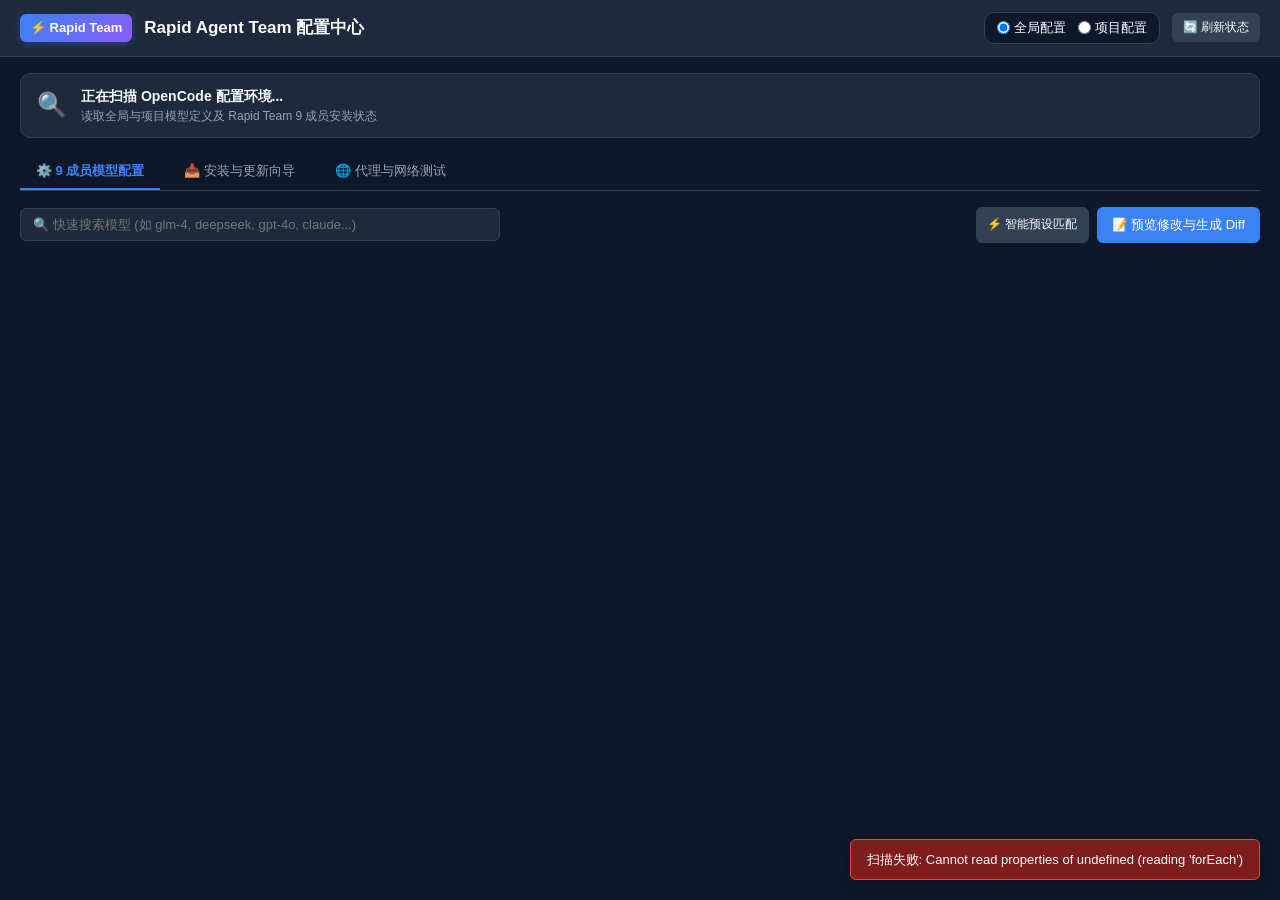
==== src/frontend/index.html @ 949f620a "feat: complete initial implementation of rapid agent team configurator" ====
<!DOCTYPE html>
<html lang="zh-CN">
<head>
  <meta charset="UTF-8" />
  <meta name="viewport" content="width=device-width, initial-scale=1.0" />
  <title>Rapid Agent Team Configurator</title>
  <link rel="stylesheet" href="style.css" />
</head>
<body>
  <div class="app-container">
    <!-- Header -->
    <header class="app-header">
      <div class="header-brand">
        <div class="brand-badge">⚡ Rapid Team</div>
        <h1>Rapid Agent Team 配置中心</h1>
      </div>
      <div class="header-actions">
        <div class="scope-toggle">
          <label><input type="radio" name="scope" value="global" checked id="scope-global"> 全局配置</label>
          <label><input type="radio" name="scope" value="project" id="scope-project"> 项目配置</label>
        </div>
        <button id="btn-select-project" class="btn btn-secondary btn-sm" style="display:none;">选择项目目录</button>
        <button id="btn-refresh" class="btn btn-secondary btn-sm" title="重新扫描">🔄 刷新状态</button>
      </div>
    </header>

    <!-- Main Content Area -->
    <main class="app-main">
      <!-- Status Banner -->
      <section id="banner-section" class="banner-card">
        <div class="banner-icon" id="banner-icon">🔍</div>
        <div class="banner-content">
          <div class="banner-title" id="banner-title">正在扫描 OpenCode 配置环境...</div>
          <div class="banner-desc" id="banner-desc">读取全局与项目模型定义及 Rapid Team 9 成员安装状态</div>
        </div>
        <div class="banner-extra" id="banner-extra">
          <button id="btn-install-wizard" class="btn btn-primary" style="display:none;">📦 一键安装 Rapid Team</button>
        </div>
      </section>

      <!-- Tab navigation -->
      <nav class="tabs-nav">
        <button class="tab-btn active" data-tab="tab-config">⚙️ 9 成员模型配置</button>
        <button class="tab-btn" data-tab="tab-install">📥 安装与更新向导</button>
        <button class="tab-btn" data-tab="tab-network">🌐 代理与网络测试</button>
      </nav>

      <!-- Tab 1: Model Config -->
      <div id="tab-config" class="tab-pane active">
        <div class="pane-toolbar">
          <div class="search-box">
            <input type="text" id="model-filter-input" placeholder="🔍 快速搜索模型 (如 glm-4, deepseek, gpt-4o, claude...)" />
          </div>
          <div class="toolbar-actions">
            <button id="btn-batch-apply-default" class="btn btn-secondary btn-sm" title="根据成员专长快速分配已注册模型">⚡ 智能预设匹配</button>
            <button id="btn-preview-plan" class="btn btn-primary">📝 预览修改与生成 Diff</button>
          </div>
        </div>

        <div class="team-grid" id="team-grid">
          <!-- Cards dynamically injected -->
        </div>
      </div>

      <!-- Tab 2: Install Wizard -->
      <div id="tab-install" class="tab-pane">
        <div class="install-card">
          <h3>📦 Rapid Agent Team 资源安装</h3>
          <p class="section-desc">包含 9 个专门协作 Agent、<code>/rapid-dev</code> 命令及相关 Prompt 体系。</p>
          
          <div class="install-options">
            <div class="install-opt-box">
              <h4>选项 A：从本地 ZIP 压缩包安装</h4>
              <p>解压包含 <code>agents/</code>、<code>commands/</code> 的 release.zip，内置 Zip-Slip 安全防护。</p>
              <button id="btn-install-zip" class="btn btn-secondary">📂 选择本地 ZIP 文件并安装</button>
            </div>

            <div class="install-opt-box">
              <h4>选项 B：从本地 Git 仓库/文件夹安装</h4>
              <p>从本地 Rapid Agent Team 源码目录快速同步复制到 OpenCode 目录。</p>
              <button id="btn-install-dir" class="btn btn-secondary">📁 选择本地代码目录并安装</button>
            </div>

            <div class="install-opt-box">
              <h4>选项 C：在线 GitHub Release 下载安装</h4>
              <p>支持配置专属代理通道，一键抓取官方最新固定版本。</p>
              <div class="release-info-box" id="release-info-box">
                <span id="release-version-text">点击下方按钮获取最新版本信息</span>
              </div>
              <div class="btn-group">
                <button id="btn-fetch-release" class="btn btn-secondary btn-sm">🔎 获取最新版本</button>
                <button id="btn-download-install-release" class="btn btn-primary btn-sm" style="display:none;">🚀 下载并安装</button>
                <button id="btn-copy-release-link" class="btn btn-secondary btn-sm" style="display:none;">📋 复制下载链接</button>
                <a id="btn-open-release-page" href="#" target="_blank" class="btn btn-secondary btn-sm" style="display:none;">🌐 打开 Release 页面</a>
              </div>
            </div>
          </div>
        </div>
      </div>

      <!-- Tab 3: Network & Proxy -->
      <div id="tab-network" class="tab-pane">
        <div class="network-card">
          <h3>🌐 隔离网络代理设置</h3>
          <p class="section-desc">代理仅用于本配置器的在线版本检查与安装包下载，不污染系统或全局环境变量。</p>

          <div class="form-group">
            <label><input type="checkbox" id="proxy-enabled" checked /> 启用网络代理</label>
          </div>
          <div class="form-group">
            <label for="proxy-url">代理服务器地址 (HTTP / HTTPS / SOCKS5):</label>
            <input type="text" id="proxy-url" class="form-input" value="http://127.0.0.1:7890" placeholder="例如: http://127.0.0.1:7890 或 socks5://127.0.0.1:10808" />
          </div>

          <div class="btn-group">
            <button id="btn-test-proxy" class="btn btn-secondary">⚡ 测试 GitHub 连通性</button>
            <button id="btn-save-proxy" class="btn btn-primary">💾 保存代理设置</button>
          </div>

          <div id="proxy-test-result" class="test-result-box" style="display:none;"></div>
        </div>
      </div>
    </main>

    <!-- Diff & Apply Modal -->
    <div id="diff-modal" class="modal-overlay" style="display:none;">
      <div class="modal-dialog">
        <div class="modal-header">
          <h3>📝 配置变更预览 (Diff Preview)</h3>
          <button id="btn-close-modal" class="btn-close">×</button>
        </div>
        <div class="modal-body">
          <div class="modal-meta-notice">
            🛡️ <strong>安全保障</strong>：系统将在写入前自动将文件备份至 <code>.backups/</code>，仅精确修改 Frontmatter 的 <code>model:</code> 键，保留所有正文与提示词，采用临时文件原子替换，异常自动回滚。
          </div>
          <div id="diff-list" class="diff-list">
            <!-- Diff cards injected -->
          </div>
        </div>
        <div class="modal-footer">
          <button id="btn-cancel-apply" class="btn btn-secondary">取消</button>
          <button id="btn-confirm-apply" class="btn btn-success">✅ 确认并原子应用变更</button>
        </div>
      </div>
    </div>

    <!-- Alert / Toast Container -->
    <div id="toast-container" class="toast-container"></div>
  </div>

  <script src="app.js"></script>
</body>
</html>
---- src/frontend/style.css ----
:root {
  --bg-primary: #0f172a;
  --bg-secondary: #1e293b;
  --bg-tertiary: #334155;
  --text-main: #f8fafc;
  --text-muted: #94a3b8;
  --accent: #3b82f6;
  --accent-hover: #2563eb;
  --accent-light: rgba(59, 130, 246, 0.15);
  --success: #10b981;
  --success-bg: rgba(16, 185, 129, 0.15);
  --warning: #f59e0b;
  --warning-bg: rgba(245, 158, 11, 0.15);
  --danger: #ef4444;
  --danger-bg: rgba(239, 68, 68, 0.15);
  --border: #334155;
  --border-focus: #60a5fa;
  --radius-sm: 6px;
  --radius-md: 10px;
  --radius-lg: 14px;
  --font-sans: -apple-system, BlinkMacSystemFont, "Segoe UI", Roboto, "Helvetica Neue", Arial, sans-serif;
  --font-mono: ui-monospace, SFMono-Regular, Menlo, Monaco, Consolas, "Liberation Mono", "Courier New", monospace;
}

* {
  box-sizing: border-box;
  margin: 0;
  padding: 0;
}

body {
  background-color: var(--bg-primary);
  color: var(--text-main);
  font-family: var(--font-sans);
  font-size: 14px;
  line-height: 1.5;
  user-select: none;
  overflow-x: hidden;
}

.app-container {
  display: flex;
  flex-direction: column;
  height: 100vh;
}

/* Header */
.app-header {
  display: flex;
  align-items: center;
  justify-content: space-between;
  padding: 12px 20px;
  background-color: var(--bg-secondary);
  border-bottom: 1px solid var(--border);
}

.header-brand {
  display: flex;
  align-items: center;
  gap: 12px;
}

.brand-badge {
  background: linear-gradient(135deg, #3b82f6, #8b5cf6);
  color: #fff;
  padding: 4px 10px;
  border-radius: var(--radius-sm);
  font-weight: 700;
  font-size: 13px;
  box-shadow: 0 2px 8px rgba(59, 130, 246, 0.3);
}

.header-brand h1 {
  font-size: 17px;
  font-weight: 600;
  color: var(--text-main);
}

.header-actions {
  display: flex;
  align-items: center;
  gap: 12px;
}

.scope-toggle {
  display: flex;
  align-items: center;
  gap: 12px;
  background: var(--bg-primary);
  padding: 5px 12px;
  border-radius: var(--radius-md);
  border: 1px solid var(--border);
  font-size: 13px;
}

.scope-toggle label {
  cursor: pointer;
  display: flex;
  align-items: center;
  gap: 4px;
}

/* Buttons */
.btn {
  display: inline-flex;
  align-items: center;
  justify-content: center;
  gap: 6px;
  padding: 8px 14px;
  border-radius: var(--radius-sm);
  border: 1px solid transparent;
  font-size: 13px;
  font-weight: 500;
  cursor: pointer;
  transition: all 0.15s ease;
  text-decoration: none;
}

.btn-sm {
  padding: 5px 10px;
  font-size: 12px;
}

.btn-primary {
  background-color: var(--accent);
  color: white;
}
.btn-primary:hover {
  background-color: var(--accent-hover);
}

.btn-secondary {
  background-color: var(--bg-tertiary);
  color: var(--text-main);
  border-color: var(--border);
}
.btn-secondary:hover {
  background-color: #475569;
}

.btn-success {
  background-color: var(--success);
  color: white;
}
.btn-success:hover {
  background-color: #059669;
}

.btn-group {
  display: flex;
  gap: 8px;
  margin-top: 12px;
  flex-wrap: wrap;
}

/* Main Area */
.app-main {
  flex: 1;
  overflow-y: auto;
  padding: 16px 20px;
}

/* Banner */
.banner-card {
  display: flex;
  align-items: center;
  gap: 14px;
  padding: 12px 16px;
  background-color: var(--bg-secondary);
  border: 1px solid var(--border);
  border-radius: var(--radius-md);
  margin-bottom: 16px;
}

.banner-card.complete {
  border-color: var(--success);
  background-color: var(--success-bg);
}

.banner-card.partial {
  border-color: var(--warning);
  background-color: var(--warning-bg);
}

.banner-card.uninstalled {
  border-color: var(--danger);
  background-color: var(--danger-bg);
}

.banner-icon {
  font-size: 24px;
}

.banner-content {
  flex: 1;
}

.banner-title {
  font-size: 14px;
  font-weight: 600;
}

.banner-desc {
  font-size: 12px;
  color: var(--text-muted);
}

/* Tabs */
.tabs-nav {
  display: flex;
  gap: 8px;
  border-bottom: 1px solid var(--border);
  margin-bottom: 16px;
}

.tab-btn {
  background: transparent;
  border: none;
  color: var(--text-muted);
  padding: 8px 16px;
  font-size: 13px;
  font-weight: 500;
  cursor: pointer;
  border-bottom: 2px solid transparent;
  transition: all 0.2s;
}

.tab-btn.active {
  color: var(--accent);
  border-bottom-color: var(--accent);
  font-weight: 600;
}

.tab-pane {
  display: none;
}

.tab-pane.active {
  display: block;
}

/* Toolbar */
.pane-toolbar {
  display: flex;
  justify-content: space-between;
  align-items: center;
  gap: 12px;
  margin-bottom: 14px;
}

.search-box {
  flex: 1;
  max-width: 480px;
}

.search-box input,
.form-input {
  width: 100%;
  padding: 8px 12px;
  background-color: var(--bg-secondary);
  border: 1px solid var(--border);
  border-radius: var(--radius-sm);
  color: var(--text-main);
  font-size: 13px;
  outline: none;
}

.search-box input:focus,
.form-input:focus {
  border-color: var(--border-focus);
  box-shadow: 0 0 0 2px rgba(96, 165, 250, 0.2);
}

.toolbar-actions {
  display: flex;
  gap: 8px;
}

/* Team Grid */
.team-grid {
  display: grid;
  grid-template-columns: repeat(auto-fill, minmax(360px, 1fr));
  gap: 14px;
}

.agent-card {
  background-color: var(--bg-secondary);
  border: 1px solid var(--border);
  border-radius: var(--radius-md);
  padding: 14px;
  display: flex;
  flex-direction: column;
  gap: 10px;
  transition: border-color 0.2s ease;
}

.agent-card:hover {
  border-color: #475569;
}

.agent-card-header {
  display: flex;
  justify-content: space-between;
  align-items: flex-start;
}

.agent-title-box h3 {
  font-size: 15px;
  font-weight: 600;
  color: var(--text-main);
}

.agent-badge {
  font-size: 11px;
  padding: 2px 6px;
  border-radius: var(--radius-sm);
  background: var(--bg-tertiary);
  color: var(--text-muted);
}

.agent-badge.primary {
  background: rgba(59, 130, 246, 0.2);
  color: #60a5fa;
  border: 1px solid rgba(59, 130, 246, 0.4);
}

.agent-meta {
  font-size: 12px;
  color: var(--text-muted);
  display: flex;
  flex-direction: column;
  gap: 2px;
}

.agent-meta .path {
  font-family: var(--font-mono);
  font-size: 11px;
  color: #64748b;
  word-break: break-all;
}

.model-selector-row {
  display: flex;
  flex-direction: column;
  gap: 4px;
}

.model-selector-row label {
  font-size: 12px;
  color: var(--text-muted);
}

.model-select {
  width: 100%;
  padding: 7px 10px;
  background-color: var(--bg-primary);
  border: 1px solid var(--border);
  border-radius: var(--radius-sm);
  color: var(--text-main);
  font-size: 13px;
  outline: none;
}

.model-select:focus {
  border-color: var(--border-focus);
}

/* Install Tab */
.install-card, .network-card {
  background-color: var(--bg-secondary);
  border: 1px solid var(--border);
  border-radius: var(--radius-md);
  padding: 18px;
}

.section-desc {
  font-size: 13px;
  color: var(--text-muted);
  margin-bottom: 16px;
}

.install-options {
  display: grid;
  grid-template-columns: repeat(auto-fit, minmax(300px, 1fr));
  gap: 16px;
}

.install-opt-box {
  background: var(--bg-primary);
  border: 1px solid var(--border);
  border-radius: var(--radius-sm);
  padding: 14px;
  display: flex;
  flex-direction: column;
  justify-content: space-between;
  gap: 10px;
}

.install-opt-box h4 {
  font-size: 14px;
  font-weight: 600;
}

.install-opt-box p {
  font-size: 12px;
  color: var(--text-muted);
}

.release-info-box {
  background: var(--bg-secondary);
  border: 1px solid var(--border);
  border-radius: var(--radius-sm);
  padding: 8px 10px;
  font-size: 12px;
  font-family: var(--font-mono);
}

/* Modal */
.modal-overlay {
  position: fixed;
  top: 0;
  left: 0;
  right: 0;
  bottom: 0;
  background: rgba(0, 0, 0, 0.7);
  display: flex;
  align-items: center;
  justify-content: center;
  z-index: 1000;
  backdrop-filter: blur(2px);
}

.modal-dialog {
  background: var(--bg-secondary);
  border: 1px solid var(--border);
  border-radius: var(--radius-lg);
  width: 90%;
  max-width: 720px;
  max-height: 85vh;
  display: flex;
  flex-direction: column;
  box-shadow: 0 10px 30px rgba(0, 0, 0, 0.5);
}

.modal-header {
  display: flex;
  align-items: center;
  justify-content: space-between;
  padding: 14px 20px;
  border-bottom: 1px solid var(--border);
}

.btn-close {
  background: transparent;
  border: none;
  font-size: 20px;
  color: var(--text-muted);
  cursor: pointer;
}

.modal-body {
  padding: 16px 20px;
  overflow-y: auto;
  flex: 1;
}

.modal-meta-notice {
  font-size: 12px;
  background: rgba(59, 130, 246, 0.1);
  border-left: 3px solid var(--accent);
  padding: 8px 12px;
  border-radius: var(--radius-sm);
  margin-bottom: 14px;
}

.diff-list {
  display: flex;
  flex-direction: column;
  gap: 10px;
}

.diff-card {
  background: var(--bg-primary);
  border: 1px solid var(--border);
  border-radius: var(--radius-sm);
  padding: 10px 12px;
}

.diff-card-header {
  font-size: 13px;
  font-weight: 600;
  margin-bottom: 6px;
  display: flex;
  justify-content: space-between;
}

.diff-code {
  background: #020617;
  padding: 8px 10px;
  border-radius: 4px;
  font-family: var(--font-mono);
  font-size: 12px;
  white-space: pre-wrap;
  color: #38bdf8;
}

.modal-footer {
  display: flex;
  justify-content: flex-end;
  gap: 10px;
  padding: 12px 20px;
  border-top: 1px solid var(--border);
}

/* Toast */
.toast-container {
  position: fixed;
  bottom: 20px;
  right: 20px;
  display: flex;
  flex-direction: column;
  gap: 8px;
  z-index: 2000;
}

.toast {
  background: var(--bg-secondary);
  border: 1px solid var(--border);
  color: var(--text-main);
  padding: 10px 16px;
  border-radius: var(--radius-sm);
  box-shadow: 0 4px 12px rgba(0, 0, 0, 0.3);
  font-size: 13px;
  animation: slideIn 0.2s ease-out;
}

.toast.success {
  border-color: var(--success);
  background: #064e3b;
}

.toast.error {
  border-color: var(--danger);
  background: #7f1d1d;
}

@keyframes slideIn {
  from {
    transform: translateY(20px);
    opacity: 0;
  }
  to {
    transform: translateY(0);
    opacity: 1;
  }
}
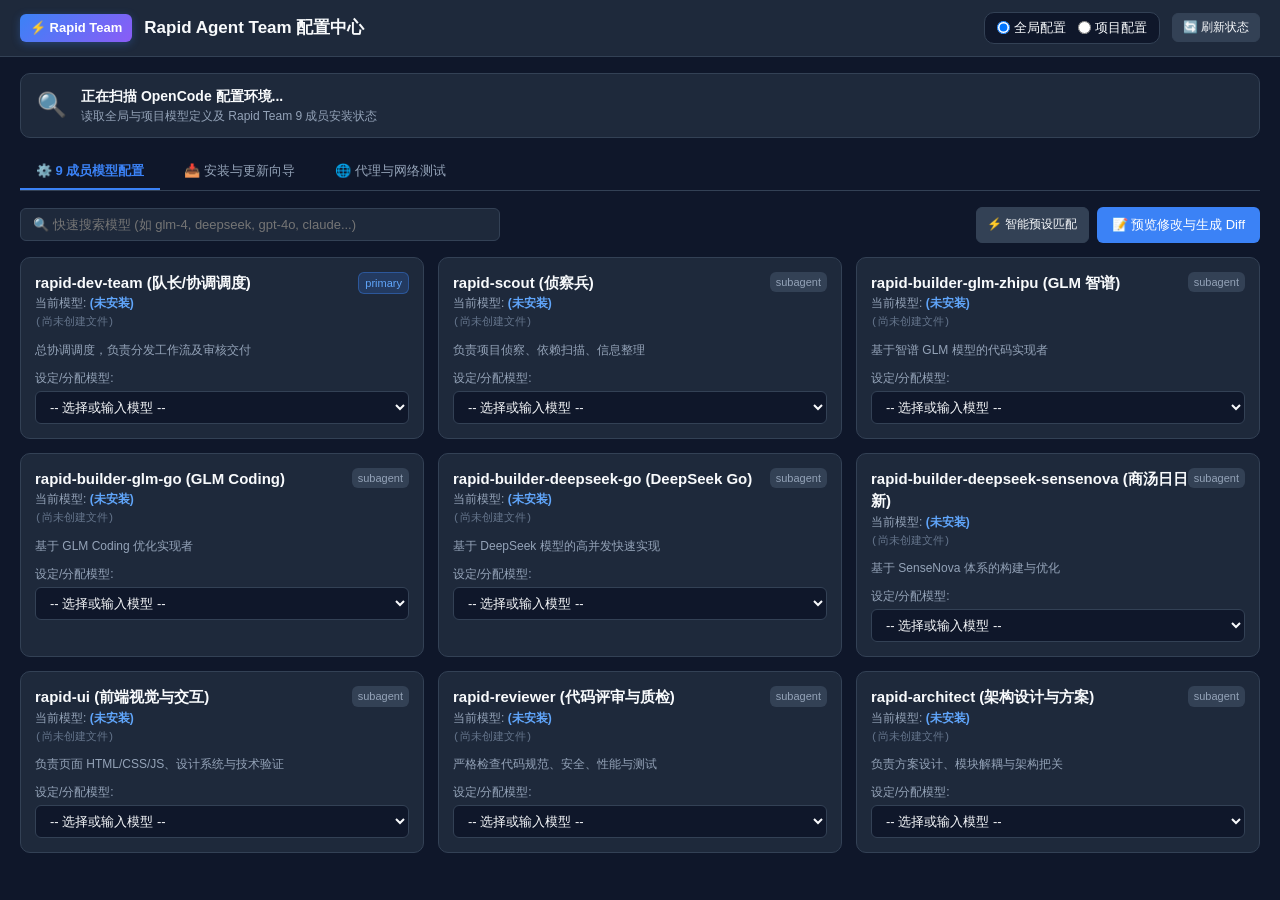
==== commit 34139a6b: "fix: audit rapid agent team configurator, add zip/scanner/network tests and dir-install confirmation" ====
--- a/src/frontend/index.html
+++ b/src/frontend/index.html
@@ -91,6 +91,7 @@
                 <button id="btn-fetch-release" class="btn btn-secondary btn-sm">🔎 获取最新版本</button>
                 <button id="btn-download-install-release" class="btn btn-primary btn-sm" style="display:none;">🚀 下载并安装</button>
                 <button id="btn-copy-release-link" class="btn btn-secondary btn-sm" style="display:none;">📋 复制下载链接</button>
+                <button id="btn-copy-sha256-link" class="btn btn-secondary btn-sm" style="display:none;">🔑 复制 SHA-256 地址</button>
                 <a id="btn-open-release-page" href="#" target="_blank" class="btn btn-secondary btn-sm" style="display:none;">🌐 打开 Release 页面</a>
               </div>
             </div>
@@ -131,13 +132,15 @@
         </div>
         <div class="modal-body">
           <div class="modal-meta-notice">
-            🛡️ <strong>安全保障</strong>：系统将在写入前自动将文件备份至 <code>.backups/</code>，仅精确修改 Frontmatter 的 <code>model:</code> 键，保留所有正文与提示词，采用临时文件原子替换，异常自动回滚。
+            🛡️ <strong>安全保障</strong>：系统将在写入前自动将文件备份至 <code>.backups/</code>，仅精确修改 Frontmatter 的 <code>model:</code> 键，保留所有正文与提示词，采用临时文件原子替换，异常自动回滚。<br/>
+            <span id="modal-backup-plan" style="color:#60a5fa; margin-top:4px; display:inline-block;"></span>
           </div>
           <div id="diff-list" class="diff-list">
             <!-- Diff cards injected -->
           </div>
         </div>
         <div class="modal-footer">
+          <button id="btn-copy-diff" class="btn btn-secondary">📋 复制 Diff</button>
           <button id="btn-cancel-apply" class="btn btn-secondary">取消</button>
           <button id="btn-confirm-apply" class="btn btn-success">✅ 确认并原子应用变更</button>
         </div>
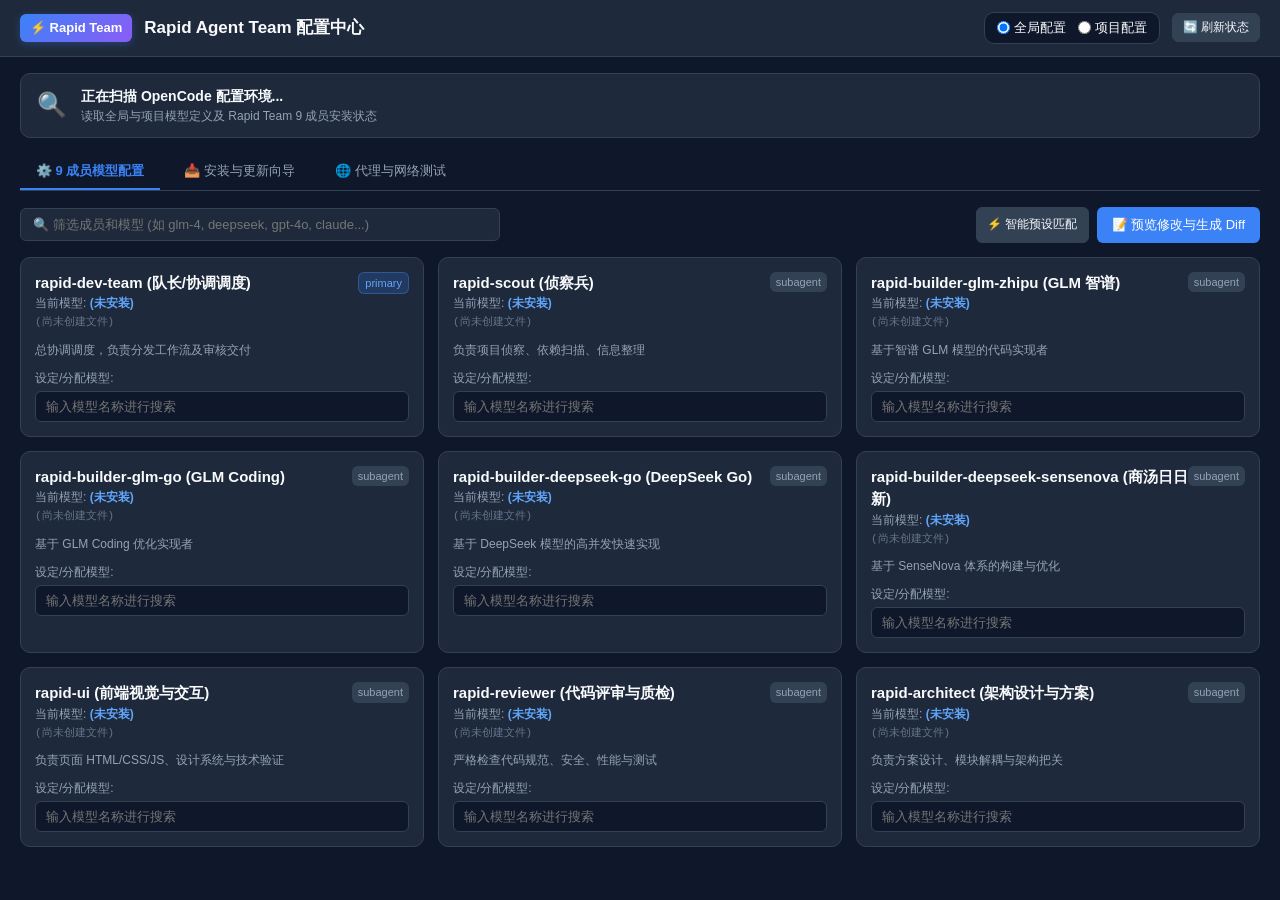
==== commit 0b7803a9: "fix: repair model search and Windows release flow" ====
--- a/src/frontend/index.html
+++ b/src/frontend/index.html
@@ -49,7 +49,7 @@
       <div id="tab-config" class="tab-pane active">
         <div class="pane-toolbar">
           <div class="search-box">
-            <input type="text" id="model-filter-input" placeholder="🔍 快速搜索模型 (如 glm-4, deepseek, gpt-4o, claude...)" />
+            <input type="search" id="model-filter-input" placeholder="🔍 筛选成员和模型 (如 glm-4, deepseek, gpt-4o, claude...)" autocomplete="off" />
           </div>
           <div class="toolbar-actions">
             <button id="btn-batch-apply-default" class="btn btn-secondary btn-sm" title="根据成员专长快速分配已注册模型">⚡ 智能预设匹配</button>
--- a/src/frontend/style.css
+++ b/src/frontend/style.css
@@ -361,6 +361,14 @@
   outline: none;
 }
 
+.model-combobox { position: relative; flex: 1; }
+.model-options { display: none; position: absolute; z-index: 5; left: 0; right: 0; max-height: 220px; overflow: auto; background: var(--surface); border: 1px solid var(--border); border-radius: 8px; padding: 4px; }
+.model-options.open { display: grid; gap: 2px; }
+.model-combobox:focus-within .model-options { display: grid; gap: 2px; }
+.model-option { border: 0; background: transparent; color: var(--text); text-align: left; padding: 7px 9px; border-radius: 5px; cursor: pointer; }
+.model-option:hover, .model-option.selected { background: var(--surface-muted); }
+.model-option[hidden] { display: none; }
+
 .model-select:focus {
   border-color: var(--border-focus);
 }
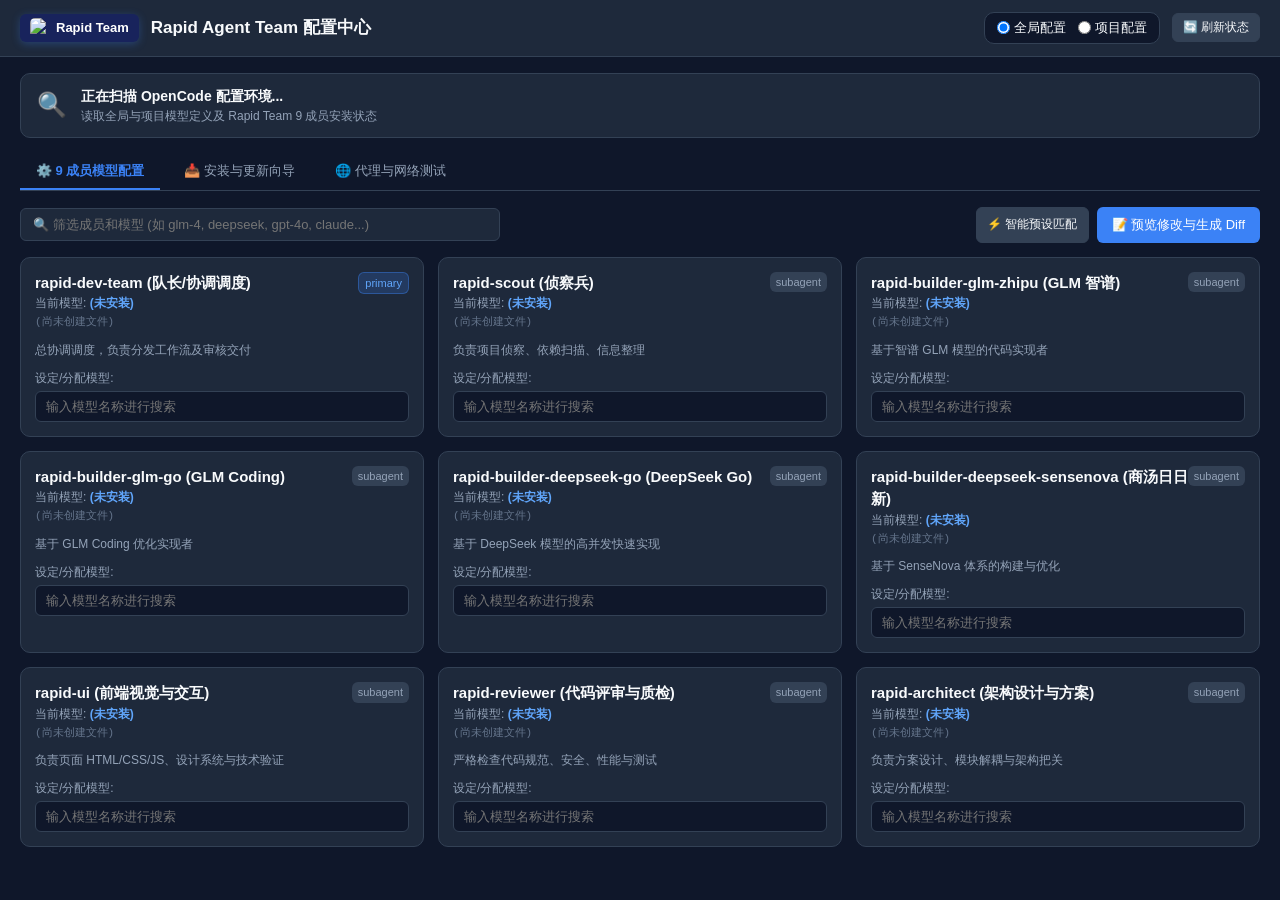
==== commit 0c601604: "fix: 修复OpenRouter扫描和运行时图标" ====
--- a/src/frontend/index.html
+++ b/src/frontend/index.html
@@ -4,14 +4,14 @@
   <meta charset="UTF-8" />
   <meta name="viewport" content="width=device-width, initial-scale=1.0" />
   <title>Rapid Agent Team Configurator</title>
-  <link rel="stylesheet" href="style.css" />
+  <link rel="stylesheet" href="style.css?v=0.1.4" />
 </head>
 <body>
   <div class="app-container">
     <!-- Header -->
     <header class="app-header">
       <div class="header-brand">
-        <div class="brand-badge">⚡ Rapid Team</div>
+        <div class="brand-badge"><img src="icon.png" alt="VastNext" /> <span>Rapid Team</span></div>
         <h1>Rapid Agent Team 配置中心</h1>
       </div>
       <div class="header-actions">
@@ -151,6 +151,6 @@
     <div id="toast-container" class="toast-container"></div>
   </div>
 
-  <script src="app.js"></script>
+  <script src="app.js?v=0.1.4"></script>
 </body>
 </html>
--- a/src/frontend/style.css
+++ b/src/frontend/style.css
@@ -61,7 +61,10 @@
 }
 
 .brand-badge {
-  background: linear-gradient(135deg, #3b82f6, #8b5cf6);
+  display: inline-flex;
+  align-items: center;
+  gap: 6px;
+  background: #18235c;
   color: #fff;
   padding: 4px 10px;
   border-radius: var(--radius-sm);
@@ -69,6 +72,7 @@
   font-size: 13px;
   box-shadow: 0 2px 8px rgba(59, 130, 246, 0.3);
 }
+.brand-badge img { width: 20px; height: 20px; border-radius: 5px; display: block; }
 
 .header-brand h1 {
   font-size: 17px;
@@ -361,13 +365,15 @@
   outline: none;
 }
 
-.model-combobox { position: relative; flex: 1; }
-.model-options { display: none; position: absolute; z-index: 5; left: 0; right: 0; max-height: 220px; overflow: auto; background: var(--surface); border: 1px solid var(--border); border-radius: 8px; padding: 4px; }
+.model-combobox { position: relative; flex: 1; z-index: 1; }
+.model-combobox:focus-within { z-index: 20; }
+.model-options { display: none; position: absolute; z-index: 30; left: 0; right: 0; top: calc(100% + 4px); max-height: 220px; overflow-y: auto; overflow-x: hidden; background: var(--bg-primary); border: 1px solid var(--border-focus); border-radius: 8px; padding: 4px; box-shadow: 0 12px 28px rgba(0, 0, 0, 0.45); }
 .model-options.open { display: grid; gap: 2px; }
 .model-combobox:focus-within .model-options { display: grid; gap: 2px; }
-.model-option { border: 0; background: transparent; color: var(--text); text-align: left; padding: 7px 9px; border-radius: 5px; cursor: pointer; }
-.model-option:hover, .model-option.selected { background: var(--surface-muted); }
+.model-option { display: block; width: 100%; border: 0; background: var(--bg-secondary); color: var(--text-main); text-align: left; line-height: 1.35; padding: 8px 10px; border-radius: 5px; cursor: pointer; white-space: normal; overflow-wrap: anywhere; }
+.model-option:hover, .model-option.selected { background: var(--bg-tertiary); color: #fff; }
 .model-option[hidden] { display: none; }
+.model-provider-label { color: var(--text-muted); font-size: 11px; font-weight: 700; padding: 7px 10px 3px; border-top: 1px solid var(--border); }
 
 .model-select:focus {
   border-color: var(--border-focus);
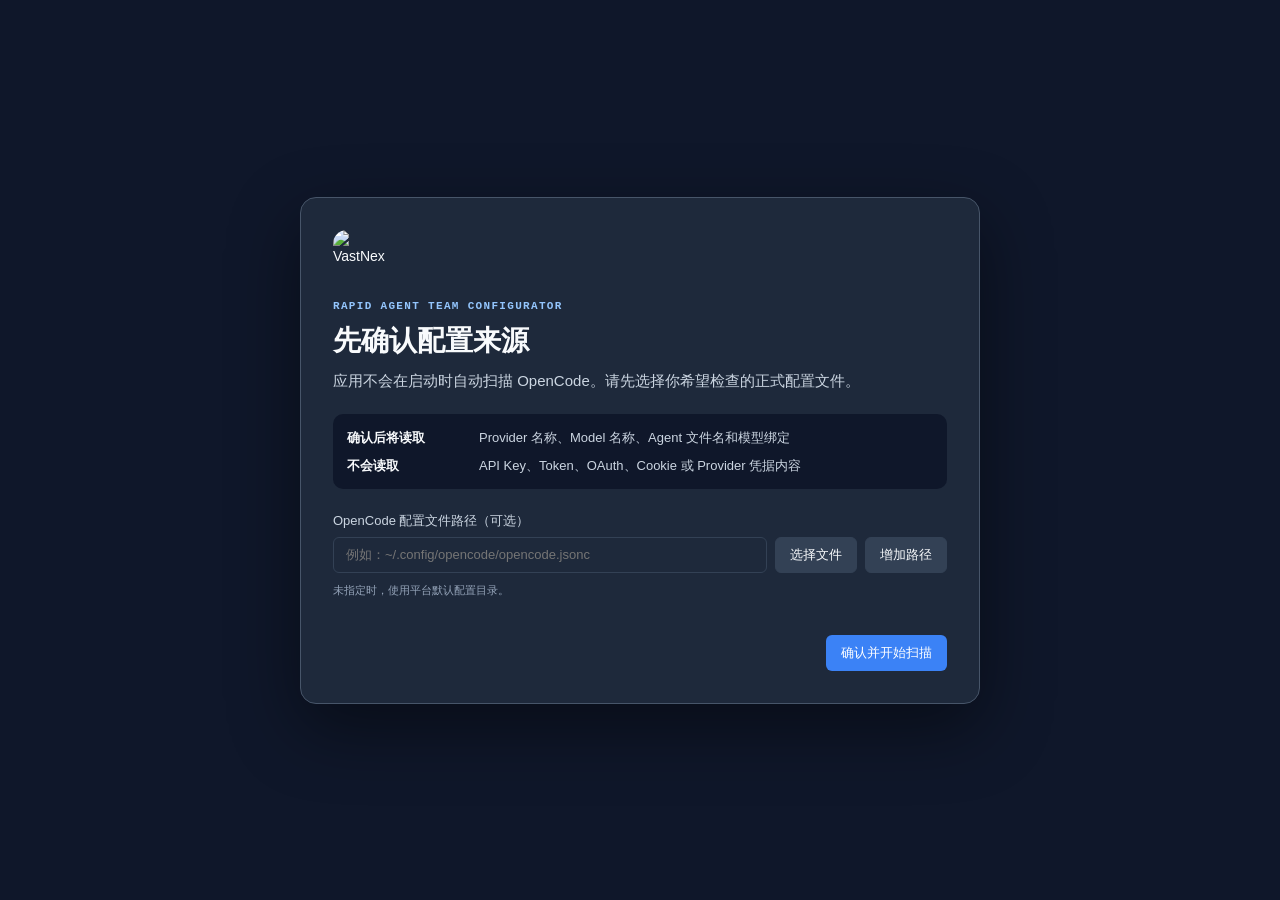
==== commit 751661fb: "feat: add config consent gate and fuzzy filtering" ====
--- a/src/frontend/index.html
+++ b/src/frontend/index.html
@@ -8,6 +8,30 @@
 </head>
 <body>
   <div class="app-container">
+    <section id="consent-screen" class="consent-screen">
+      <div class="consent-card">
+        <div class="consent-mark"><img src="icon.png" alt="VastNext" /></div>
+        <p class="eyebrow">RAPID AGENT TEAM CONFIGURATOR</p>
+        <h1>先确认配置来源</h1>
+        <p class="consent-lead">应用不会在启动时自动扫描 OpenCode。请先选择你希望检查的正式配置文件。</p>
+        <div class="consent-list">
+          <strong>确认后将读取</strong>
+          <span>Provider 名称、Model 名称、Agent 文件名和模型绑定</span>
+          <strong>不会读取</strong>
+          <span>API Key、Token、OAuth、Cookie 或 Provider 凭据内容</span>
+        </div>
+        <label class="consent-label" for="config-path-input">OpenCode 配置文件路径（可选）</label>
+        <div class="path-entry">
+          <input id="config-path-input" class="form-input" type="text" placeholder="例如：~/.config/opencode/opencode.jsonc" autocomplete="off" />
+          <button id="btn-select-config-path" class="btn btn-secondary">选择文件</button>
+          <button id="btn-add-config-path" class="btn btn-secondary">增加路径</button>
+        </div>
+        <div id="config-path-list" class="config-path-list"><span>未指定时，使用平台默认配置目录。</span></div>
+        <div class="consent-actions">
+          <button id="btn-confirm-scan" class="btn btn-primary">确认并开始扫描</button>
+        </div>
+      </div>
+    </section>
     <!-- Header -->
     <header class="app-header">
       <div class="header-brand">
@@ -49,7 +73,7 @@
       <div id="tab-config" class="tab-pane active">
         <div class="pane-toolbar">
           <div class="search-box">
-            <input type="search" id="model-filter-input" placeholder="🔍 筛选成员和模型 (如 glm-4, deepseek, gpt-4o, claude...)" autocomplete="off" />
+            <input type="search" id="model-filter-input" placeholder="🔍 模糊搜索成员、角色或模型 (如 zhipu glm53)" autocomplete="off" />
           </div>
           <div class="toolbar-actions">
             <button id="btn-batch-apply-default" class="btn btn-secondary btn-sm" title="根据成员专长快速分配已注册模型">⚡ 智能预设匹配</button>
--- a/src/frontend/style.css
+++ b/src/frontend/style.css
@@ -44,6 +44,21 @@
   height: 100vh;
 }
 
+.consent-screen { position: fixed; inset: 0; z-index: 100; display: grid; place-items: center; padding: 24px; background: #0f172a; }
+.consent-card { width: min(680px, 100%); padding: 32px; background: #1e293b; border: 1px solid #475569; border-radius: 16px; box-shadow: 0 24px 70px rgba(0,0,0,.45); }
+.consent-mark img { width: 52px; height: 52px; border-radius: 14px; display: block; }
+.eyebrow { margin-top: 18px; color: #93c5fd; font: 700 11px var(--font-mono); letter-spacing: .12em; }
+.consent-card h1 { margin-top: 8px; font-size: 28px; color: #f8fafc; }
+.consent-lead { margin: 8px 0 22px; color: #cbd5e1; font-size: 15px; }
+.consent-list { display: grid; grid-template-columns: 120px 1fr; gap: 8px 12px; margin-bottom: 22px; padding: 14px; background: #0f172a; border-radius: 10px; color: #cbd5e1; font-size: 13px; }
+.consent-list strong { color: #f8fafc; }
+.consent-label { display: block; margin-bottom: 6px; color: #cbd5e1; font-size: 13px; }
+.path-entry { display: flex; gap: 8px; }
+.path-entry .form-input { flex: 1; }
+.config-path-list { display: flex; flex-wrap: wrap; gap: 6px; min-height: 28px; margin-top: 10px; color: #94a3b8; font: 11px var(--font-mono); }
+.config-path-chip { padding: 5px 8px; background: #0f172a; border: 1px solid #475569; border-radius: 6px; }
+.consent-actions { display: flex; justify-content: flex-end; margin-top: 24px; }
+
 /* Header */
 .app-header {
   display: flex;
